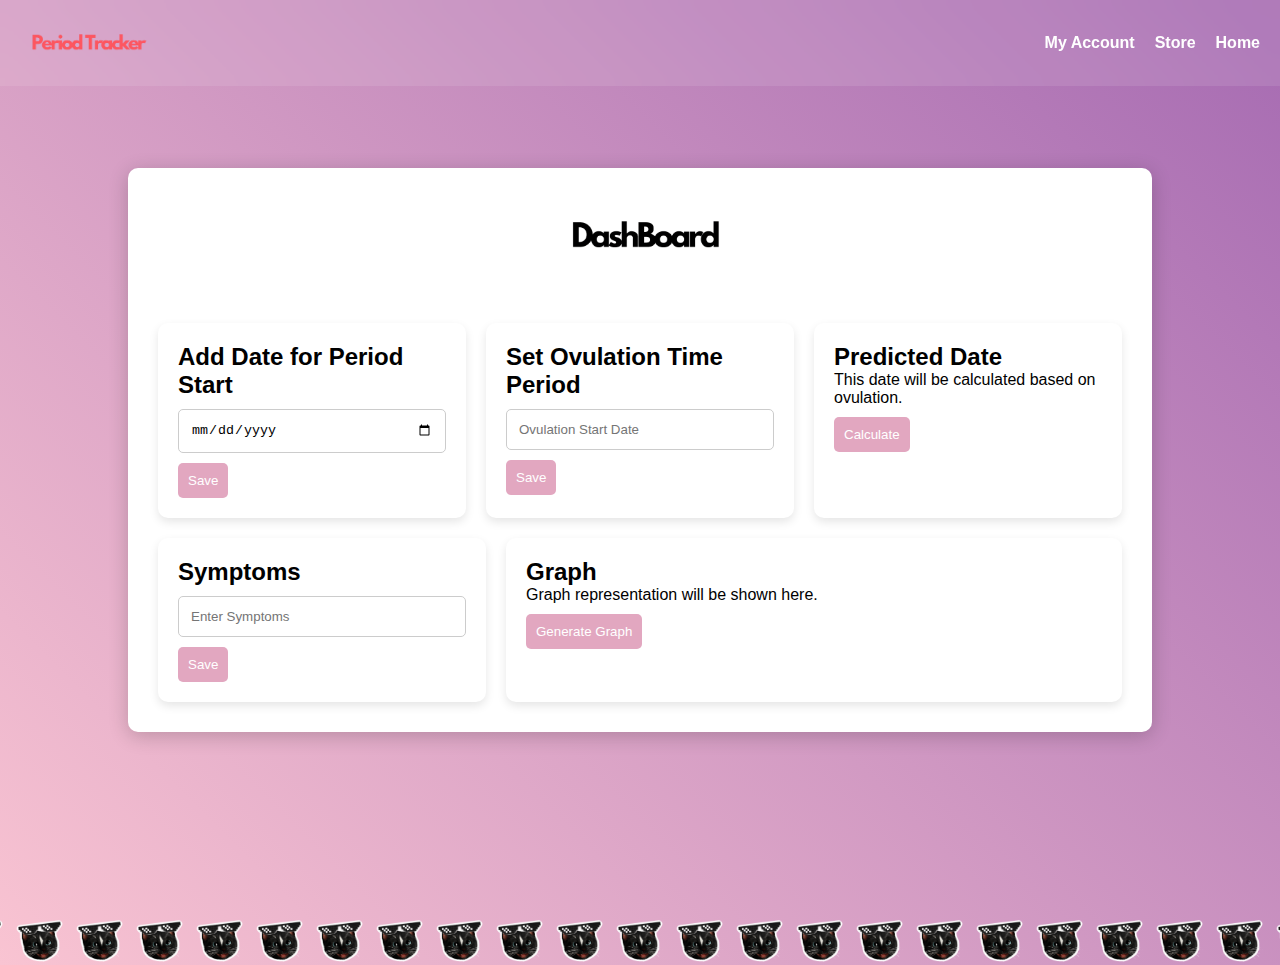
==== webdev2/dashboard.html @ 5907bd9e "Add files via upload" ====
<!DOCTYPE html>
<html lang="en">
<head>
    <meta charset="UTF-8">
    <meta name="viewport" content="width=device-width, initial-scale=1.0">
    <title>Dashboard - Period Tracker</title>
    <link rel="stylesheet" href="dashboard.css"> <!-- Link to your CSS file -->
</head>
<body>
    <nav class="navbar">
        <div class="logo">
            <img src="logo.png" alt="Logo" style="height: 40px;"> <!-- Logo Image -->
        </div>
        <div class="nav-links">
            <a href="login.html">My Account</a>
            <a href="store.html">Store</a>

            <a href="land.html">Home</a>
        </div>
    </nav>

    <div class="dashboard">
        <div class="dashboard-container">
            <h1>
                <img src="dash.png" alt="Dashboard" style="width: 100%; max-width: 200px;"> <!-- Dashboard image -->
            </h1>
            <div class="dashboard-box">
                <h2>Add Date for Period Start</h2>
                <input type="date" class="input-box" required>
                <button class="save-button">Save</button>
            </div>
            <div class="dashboard-box">
                <h2>Set Ovulation Time Period</h2>
                <input type="text" class="input-box" placeholder="Ovulation Start Date" required>
                <button class="save-button">Save</button>
            </div>
            <div class="dashboard-box">
                <h2>Predicted Date</h2>
                <p>This date will be calculated based on ovulation.</p>
                <button class="save-button">Calculate</button>
            </div>
            <div class="symptoms-graph-container">
                <div class="dashboard-box">
                    <h2>Symptoms</h2>
                    <input type="text" class="input-box" placeholder="Enter Symptoms" required>
                    <button class="save-button">Save</button>
                </div>
                <div class="dashboard-box graph-box">
                    <h2>Graph</h2>
                    <p>Graph representation will be shown here.</p>
                    <button class="save-button">Generate Graph</button>
                </div>
            </div>
        </div>
    </div>
    <!-- Cat GIFs Section -->
<div class="cat-gif-container">
    <img src="cat.gif" alt="Cat GIF" class="cat-gif">
    <img src="cat.gif" alt="Cat GIF" class="cat-gif">
    <img src="cat.gif" alt="Cat GIF" class="cat-gif">
    <img src="cat.gif" alt="Cat GIF" class="cat-gif">
    <img src="cat.gif" alt="Cat GIF" class="cat-gif">
    <img src="cat.gif" alt="Cat GIF" class="cat-gif">
    <img src="cat.gif" alt="Cat GIF" class="cat-gif">
    <img src="cat.gif" alt="Cat GIF" class="cat-gif">
    <img src="cat.gif" alt="Cat GIF" class="cat-gif">
    <img src="cat.gif" alt="Cat GIF" class="cat-gif">
    <img src="cat.gif" alt="Cat GIF" class="cat-gif">
    <img src="cat.gif" alt="Cat GIF" class="cat-gif">
    <img src="cat.gif" alt="Cat GIF" class="cat-gif">
    <img src="cat.gif" alt="Cat GIF" class="cat-gif">
    <img src="cat.gif" alt="Cat GIF" class="cat-gif">
    <img src="cat.gif" alt="Cat GIF" class="cat-gif">
    <img src="cat.gif" alt="Cat GIF" class="cat-gif">
    <img src="cat.gif" alt="Cat GIF" class="cat-gif">
    <img src="cat.gif" alt="Cat GIF" class="cat-gif">
    <img src="cat.gif" alt="Cat GIF" class="cat-gif">
    <img src="cat.gif" alt="Cat GIF" class="cat-gif">
    <img src="cat.gif" alt="Cat GIF" class="cat-gif">
    <img src="cat.gif" alt="Cat GIF" class="cat-gif">
    <img src="cat.gif" alt="Cat GIF" class="cat-gif">
    <img src="cat.gif" alt="Cat GIF" class="cat-gif">
</div>

</body>
</html>
---- webdev2/dashboard.css ----
/* Reset and Base Styles */
* {
    margin: 0;
    padding: 0;
    box-sizing: border-box;
}

body {
    font-family: 'Arial', sans-serif;
    background: linear-gradient(45deg, #F9C4D2, #A66BB2); /* Same gradient as land.html */
}

.navbar {
    position: absolute;
    top: 0;
    left: 0;
    width: 100%;
    display: flex;
    justify-content: space-between;
    align-items: center;
    padding: 20px;
    background: rgba(255, 255, 255, 0.1);
    backdrop-filter: blur(10px);
}

.logo {
    font-size: 1.5em;
    font-weight: bold;
    color: white;
}

.nav-links {
    display: flex;
    gap: 20px;
}

.nav-links a {
    color: white;
    text-decoration: none;
    font-weight: 600;
    transition: color 0.3s;
}

.nav-links a:hover {
    color: #F9C4D2;
}

/* Dashboard Styles */
.dashboard {
    display: flex;
    justify-content: center;
    align-items: center;
    height: 100vh; /* Full height of the viewport */
}

.dashboard-container {
    background-color: white; /* Background color for the outer box */
    border-radius: 10px; /* Rounded corners */
    box-shadow: 0 4px 20px rgba(0, 0, 0, 0.2); /* Box shadow */
    padding: 30px; /* Padding around the content */
    width: 80%; /* Responsive width */
    display: flex; /* Use flexbox for horizontal alignment */
    flex-wrap: wrap; /* Allow boxes to wrap to the next line if necessary */
    gap: 20px; /* Space between boxes */
}

.dashboard-container h1 {
    width: 100%; /* Ensure the title takes full width */
    text-align: center; /* Center the title */
    margin-bottom: 20px; /* Space below the title */
}

.dashboard-box {
    flex: 1; /* Allow the boxes to grow and fill the available space */
    min-width: 200px; /* Set a minimum width for the boxes */
    padding: 20px;
    border-radius: 10px;
    box-shadow: 0 4px 10px rgba(0, 0, 0, 0.1); /* Individual box shadow */
    transition: transform 0.3s, box-shadow 0.3s; /* For hover effect */
}

.dashboard-box:hover {
    transform: scale(1.05); /* Scale effect on hover */
    box-shadow: 0 8px 20px rgba(0, 0, 0, 0.3); /* Shadow on hover */
}

.symptoms-graph-container {
    width: 100%; /* Full width for the container */
    display: flex; /* Use flexbox for horizontal alignment of symptoms and graph */
    gap: 20px; /* Space between the symptoms and graph boxes */
}

.graph-box {
    flex: 2; /* This box can take up more space */
}

/* Input Box Styles */
.input-box {
    width: 100%; /* Full width */
    padding: 12px; /* Increased padding */
    border: 1px solid #ccc;
    border-radius: 5px;
    margin-top: 10px; /* Space above input boxes */
}

/* Button Styles */
.save-button {
    margin-top: 10px;
    padding: 10px;
    background-color: #E2A7C0;
    color: white;
    border: none;
    border-radius: 5px;
    cursor: pointer;
    transition: background-color 0.3s;
}

.save-button:hover {
    background-color: #F9C4D2;
}
.cat-gif-container {
    display: flex; /* Use flexbox for alignment */
    justify-content: center; /* Center the images */
    margin-top: 20px; /* Space above the GIFs */
    gap: 10px; /* Space between the images */
}

.cat-gif {
    width: 50px; /* Set width for the cat GIFs */
    height: auto; /* Maintain aspect ratio */
}
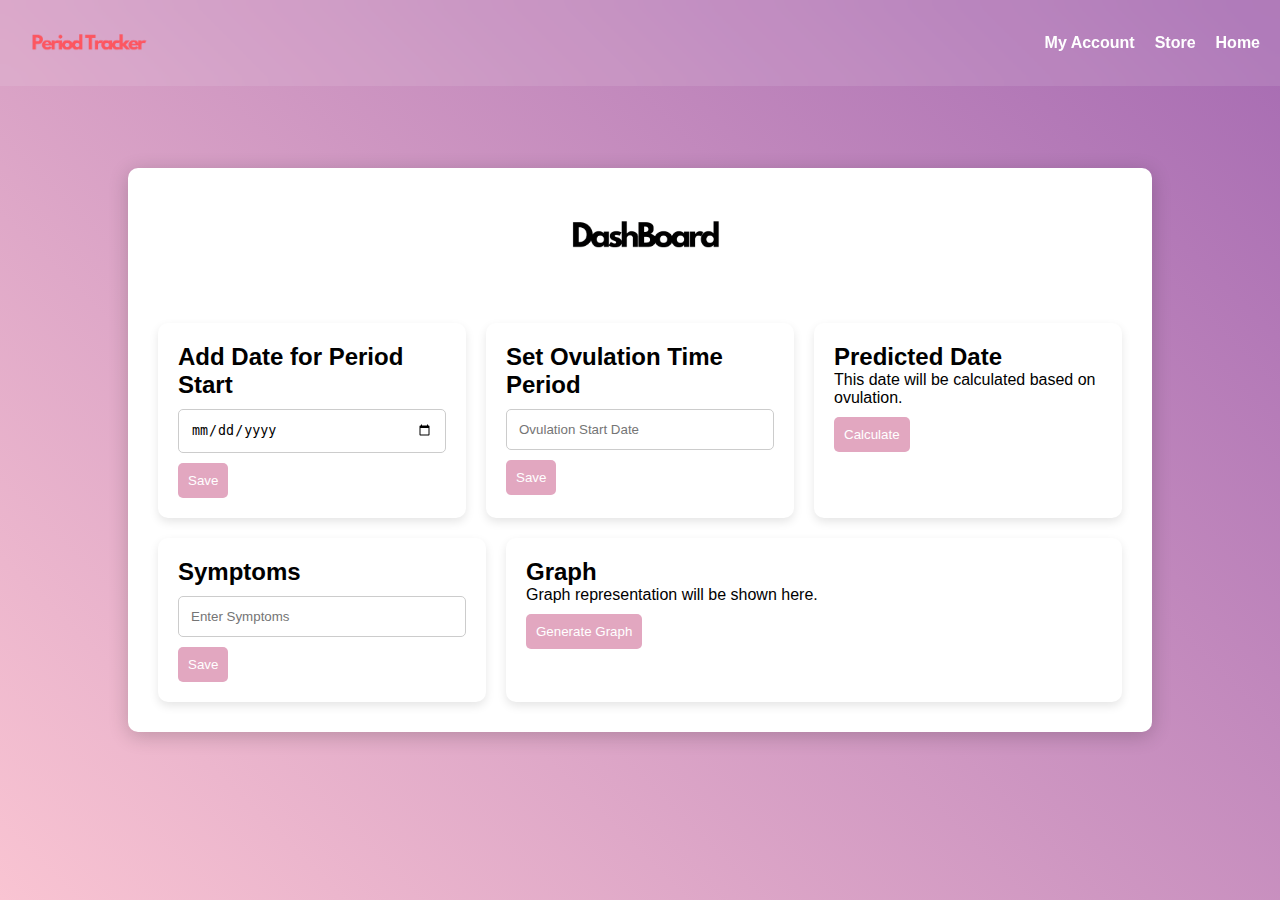
==== commit 773648b3: "Add files via upload" ====
--- a/webdev2/dashboard.html
+++ b/webdev2/dashboard.html
@@ -1,20 +1,23 @@
+<!-- dashboard.html -->
 <!DOCTYPE html>
 <html lang="en">
 <head>
     <meta charset="UTF-8">
     <meta name="viewport" content="width=device-width, initial-scale=1.0">
     <title>Dashboard - Period Tracker</title>
-    <link rel="stylesheet" href="dashboard.css"> <!-- Link to your CSS file -->
+    <link rel="stylesheet" href="dashboard.css">
 </head>
 <body>
+    <!-- Greeting Section -->
+    <div id="greeting" class="greeting"></div>
+
     <nav class="navbar">
         <div class="logo">
-            <img src="logo.png" alt="Logo" style="height: 40px;"> <!-- Logo Image -->
+            <img src="logo.png" alt="Logo" style="height: 40px;">
         </div>
         <div class="nav-links">
             <a href="login.html">My Account</a>
             <a href="store.html">Store</a>
-
             <a href="land.html">Home</a>
         </div>
     </nav>
@@ -22,28 +25,28 @@
     <div class="dashboard">
         <div class="dashboard-container">
             <h1>
-                <img src="dash.png" alt="Dashboard" style="width: 100%; max-width: 200px;"> <!-- Dashboard image -->
+                <img src="dash.png" alt="Dashboard" style="width: 100%; max-width: 200px;">
             </h1>
             <div class="dashboard-box">
                 <h2>Add Date for Period Start</h2>
-                <input type="date" class="input-box" required>
-                <button class="save-button">Save</button>
+                <input type="date" id="periodStartDate" class="input-box" required>
+                <button class="save-button" onclick="saveData()">Save</button>
             </div>
             <div class="dashboard-box">
                 <h2>Set Ovulation Time Period</h2>
-                <input type="text" class="input-box" placeholder="Ovulation Start Date" required>
-                <button class="save-button">Save</button>
+                <input type="text" id="ovulationDate" class="input-box" placeholder="Ovulation Start Date" required>
+                <button class="save-button" onclick="saveData()">Save</button>
             </div>
             <div class="dashboard-box">
                 <h2>Predicted Date</h2>
-                <p>This date will be calculated based on ovulation.</p>
-                <button class="save-button">Calculate</button>
+                <p id="predictedDate">This date will be calculated based on ovulation.</p>
+                <button class="save-button" id="predictButton">Calculate</button>
             </div>
             <div class="symptoms-graph-container">
                 <div class="dashboard-box">
                     <h2>Symptoms</h2>
-                    <input type="text" class="input-box" placeholder="Enter Symptoms" required>
-                    <button class="save-button">Save</button>
+                    <input type="text" id="symptoms" class="input-box" placeholder="Enter Symptoms" required>
+                    <button class="save-button" onclick="saveData()">Save</button>
                 </div>
                 <div class="dashboard-box graph-box">
                     <h2>Graph</h2>
@@ -53,34 +56,58 @@
             </div>
         </div>
     </div>
-    <!-- Cat GIFs Section -->
-<div class="cat-gif-container">
-    <img src="cat.gif" alt="Cat GIF" class="cat-gif">
-    <img src="cat.gif" alt="Cat GIF" class="cat-gif">
-    <img src="cat.gif" alt="Cat GIF" class="cat-gif">
-    <img src="cat.gif" alt="Cat GIF" class="cat-gif">
-    <img src="cat.gif" alt="Cat GIF" class="cat-gif">
-    <img src="cat.gif" alt="Cat GIF" class="cat-gif">
-    <img src="cat.gif" alt="Cat GIF" class="cat-gif">
-    <img src="cat.gif" alt="Cat GIF" class="cat-gif">
-    <img src="cat.gif" alt="Cat GIF" class="cat-gif">
-    <img src="cat.gif" alt="Cat GIF" class="cat-gif">
-    <img src="cat.gif" alt="Cat GIF" class="cat-gif">
-    <img src="cat.gif" alt="Cat GIF" class="cat-gif">
-    <img src="cat.gif" alt="Cat GIF" class="cat-gif">
-    <img src="cat.gif" alt="Cat GIF" class="cat-gif">
-    <img src="cat.gif" alt="Cat GIF" class="cat-gif">
-    <img src="cat.gif" alt="Cat GIF" class="cat-gif">
-    <img src="cat.gif" alt="Cat GIF" class="cat-gif">
-    <img src="cat.gif" alt="Cat GIF" class="cat-gif">
-    <img src="cat.gif" alt="Cat GIF" class="cat-gif">
-    <img src="cat.gif" alt="Cat GIF" class="cat-gif">
-    <img src="cat.gif" alt="Cat GIF" class="cat-gif">
-    <img src="cat.gif" alt="Cat GIF" class="cat-gif">
-    <img src="cat.gif" alt="Cat GIF" class="cat-gif">
-    <img src="cat.gif" alt="Cat GIF" class="cat-gif">
-    <img src="cat.gif" alt="Cat GIF" class="cat-gif">
-</div>
 
+    <script>
+        // Display greeting
+        const loggedInEmail = sessionStorage.getItem('loggedInUser');
+        if (loggedInEmail) {
+            const userData = JSON.parse(localStorage.getItem(loggedInEmail));
+            if (userData) {
+                document.getElementById('greeting').textContent = `Hello, ${userData.name}!`;
+            }
+        }
+
+        // Save user data
+        function saveData() {
+            if (loggedInEmail) {
+                const periodStartDate = document.getElementById('periodStartDate').value;
+                const ovulationDate = document.getElementById('ovulationDate').value;
+                const symptoms = document.getElementById('symptoms').value;
+                
+                // Retrieve and update user data
+                let userData = JSON.parse(localStorage.getItem(loggedInEmail)) || {};
+                userData.periodStartDate = periodStartDate;
+                userData.ovulationDate = ovulationDate;
+                userData.symptoms = symptoms;
+                
+                // Store updated data
+                localStorage.setItem(loggedInEmail, JSON.stringify(userData));
+                alert("Data saved successfully!");
+            }
+        }
+
+        // Prediction function
+        document.getElementById('predictButton').addEventListener('click', () => {
+            if (loggedInEmail) {
+                const userData = JSON.parse(localStorage.getItem(loggedInEmail));
+                
+                if (userData && userData.periodStartDate) {
+                    const periodStartDate = new Date(userData.periodStartDate);
+                    
+                    // Assuming a 28-day cycle for simplicity
+                    const predictedDate = new Date(periodStartDate);
+                    predictedDate.setDate(predictedDate.getDate() + 28);
+                    
+                    document.getElementById('predictedDate').textContent = `Predicted Next Period Date: ${predictedDate.toDateString()}`;
+                    
+                    // Save prediction
+                    userData.predictedDate = predictedDate.toDateString();
+                    localStorage.setItem(loggedInEmail, JSON.stringify(userData));
+                } else {
+                    alert("Please enter your period start date first.");
+                }
+            }
+        });
+    </script>
 </body>
 </html>
